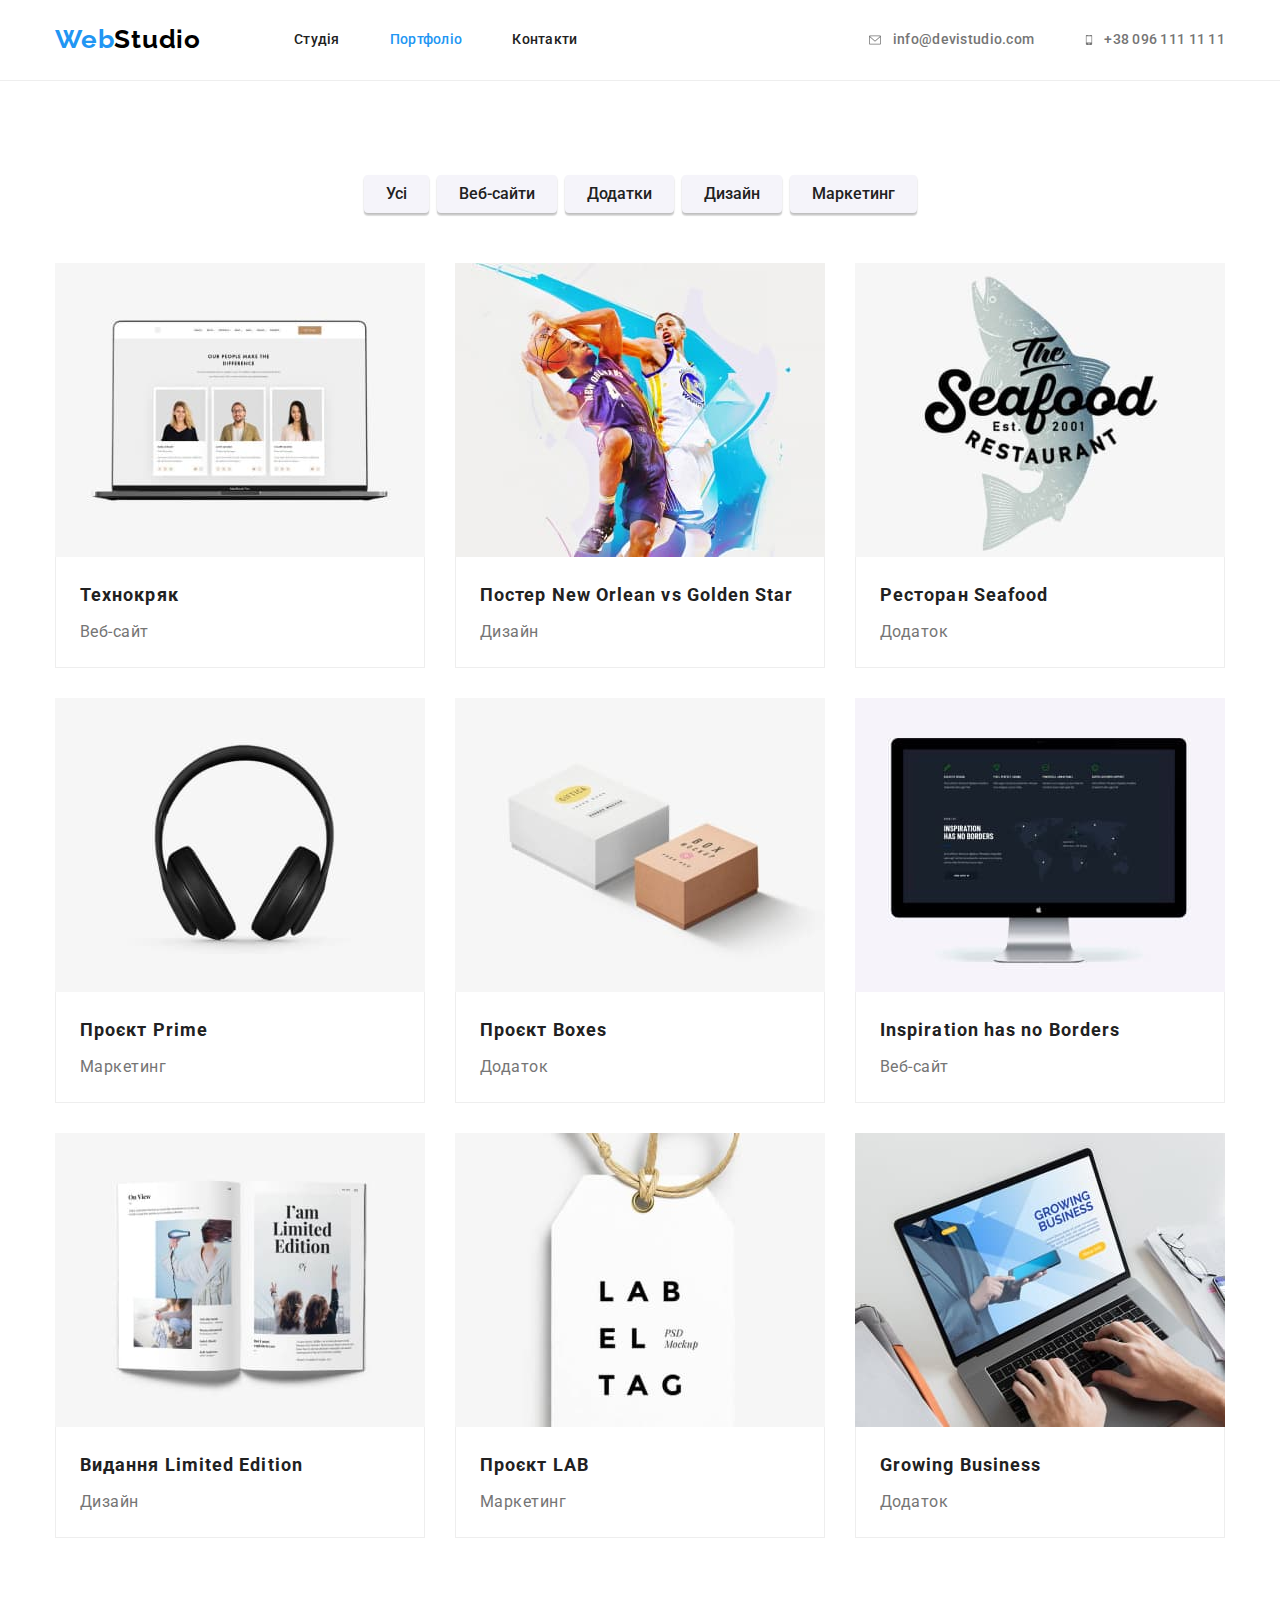
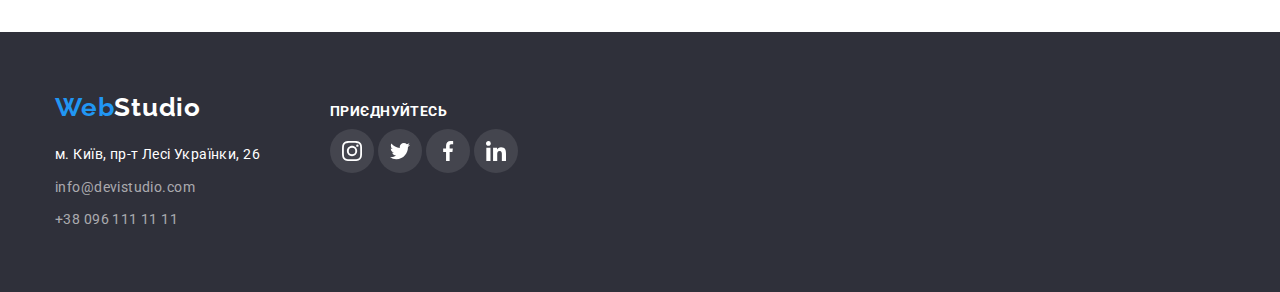
==== portfolio.html @ 88d04034 "1" ====
<!DOCTYPE html>
<html lang="uk">

<head>
  <meta charset="UTF-8" />
  <meta http-equiv="X-UA-Compatible" content="IE=edge" />
  <meta name="viewport" content="width=device-width, initial-scale=1.0" />
  <title>Document</title>


  <link rel="preconnect" href="https://fonts.googleapis.com" />
  <link rel="preconnect" href="https://fonts.gstatic.com" crossorigin />
  <link href="https://fonts.googleapis.com/css2?family=Raleway:wght@700&family=Roboto:wght@400;500;700;900&display=swap"
    rel="stylesheet" />

  <link rel="stylesheet" href="https://cdnjs.cloudflare.com/ajax/libs/modern-normalize/1.1.0/modern-normalize.css">

  <link rel="stylesheet" href="./css/styles.css" />

</head>

<body>
  <!-- верхня лінія -->
  <header class="header">

    <div class="main-nav container">

      <nav class="main-nav">
        <a href="./index.html" class="head-logo" lang="en">
          <span class="logo">Web</span>Studio</a>

        <ul class="site-nav list">
          <li class="item"><a href="./index.html" class="link">Студія</a></li>
          <li class="item"><a href="./portfolio.html" class="link current">Портфоліо</a></li>
          <li class="item"><a href="" class="link">Контакти</a></li>
        </ul>
      </nav>

        <ul class="adress-header">
          <li class="item">
            <a href="mailto:info@devistudio.com" class="nav-contact mail-icon">
              <svg width="16" height="12" class="fill-mail">
                <use href="./svg/symbol-defs.svg#icon-envelope"></use>
              </svg>info@devistudio.com</a>
          </li>
          <li class="item">
            <a href="tel:+380961111111" class="nav-contact mobile-icon">
              <svg width="10" height="16" class="fill-mobile">
                <use href="./svg/symbol-defs.svg#icon-mobile"></use>
              </svg>+38 096 111 11 11</a>
          </li>
        </ul>
    </div>
  </header>


    <main>
      <section class="section-pf-nav">
        <div class="container">
        <h1 class="visually-hidden">Портфоліо</h1>
        <ul class="block-pf-nav btn">
          <li><button type="button" class="portfolio-button">Усі</button></li>
          <li><button type="button" class="portfolio-button">Веб-сайти</button></li>
          <li><button type="button" class="portfolio-button">Додатки</button></li>
          <li><button type="button" class="portfolio-button">Дизайн</button></li>
          <li><button type="button" class="portfolio-button">Маркетинг</button></li>
        </ul>

        <ul class="block-job">
          <li class="bacg-job pf-flex">
          <a href="" class="pf-a">
            <img src="./images/prod1.jpg" alt="Технокряк" width="370" class="img-pf"/>
            <div class="job-type">
            <h2 class="job">Технокряк</h2>
            <p class="type">Веб-сайт</p>
            <!-- <p class="content">Ресурс пропонує комплексні пропозиції з різним рівнем функціоналу та сервісів. Все це дозволить відвідувачу отримати
            вичерпні відомості про компанію чи приватну особу.</p> -->
            </div>
          </a>
          </li>
          <li class="bacg-job pf-flex">
            <a href="" class="pf-a">
            <img src="./images/prod2.jpg" alt="Постер New Orlean vs Golden Star" width="370" class="img-pf" />
            <div class="job-type">
            <h2 class="job">Постер New Orlean vs Golden Star</h2>
            <p class="type">Дизайн</p>
            </div>
          </a>
          </li>
          <li class="bacg-job pf-flex">
            <a href="" class="pf-a">
            <img src="./images/prod3.jpg" alt="Ресторан Seafood" width="370" class="img-pf"/>
            <div class="job-type">
            <h2 class="job">Ресторан Seafood</h2>
            <p class="type">Додаток</p>
            </div>
          </a>
          </li>
          <li class="bacg-job pf-flex">
            <a href="" class="pf-a">
            <img src="./images/prod4.jpg" alt="Проєкт Prime" width="370" class="img-pf" />
            <div class="job-type">
            <h2 class="job">Проєкт Prime</h2>
            <p class="type">Маркетинг</p>
            </div>
          </a>
          </li>
          <li class="bacg-job pf-flex">
            <a href="" class="pf-a">
            <img src="./images/prod5.jpg" alt="Проєкт Boxes" width="370" class="img-pf"/>
            <div class="job-type">
            <h2 class="job">Проєкт Boxes</h2>
            <p class="type">Додаток</p>
            </div>
          </a>
          </li>
          <li class="bacg-job pf-flex">
            <a href="" class="pf-a">
            <img src="./images/prod6.jpg" alt="Inspiration has no Borders" width="370" class="img-pf"/>
            <div class="job-type">
            <h2 class="job">Inspiration has no Borders</h2>
            <p class="type">Веб-сайт</p>
            </div>
          </a>
          </li>
          <li class="bacg-job pf-flex">
            <a href="" class="pf-a">
            <img src="./images/prod7.jpg" alt="Видання Limited Edition" width="370" class="img-pf"/>
            <div class="job-type">
            <h2 class="job">Видання Limited Edition</h2>
            <p class="type">Дизайн</p>
            </div>
          </a>
          </li>
          <li class="bacg-job pf-flex">
            <a href="" class="pf-a">
            <img src="./images/prod8.jpg" alt="Проєкт LAB" width="370" class="img-pf"/>
            <div class="job-type">
            <h2 class="job">Проєкт LAB</h2>
            <p class="type">Маркетинг</p>
            </div>
          </a>
          </li>
          <li class="bacg-job pf-flex">
            <a href="" class="pf-a">
            <img src="./images/prod9.jpg" alt="Growing Business" width="370" class="img-pf"/>
            <div class="job-type">
            <h2 class="job">Growing Business</h2>
            <p class="type">Додаток</p>
          </div>
        </a>
          </li>
        </ul>
        </div>
      </section>
    </main>


  <!-- підвал -->
    <footer class="footer">
      <div class="container all-foot-container">
        <div class="foot-container">
          <a href="./index.html" class="foot-logo" lang="en">
            <span class="logo2">Web</span>Studio</a>
    
          <address class="adress-footer">
            <ul>
              <li class="footer-contacts">
                <a href="https://goo.gl/maps/aEMZoAk3HxBRNMkt7" target="“_blank”" rel="nofollow noreferrer noopener"
                  class="map">м. Київ, пр-т Лесі Українки, 26</a>
              </li>
              <li class="footer-contacts">
                <a href="mailto:info@devistudio.com" class="foot-nav-contact">info@devistudio.com</a>
              </li>
              <li class="footer-contacts">
                <a href="tel:+380961111111" class="foot-nav-contact">+38 096 111 11 11</a>
              </li>
            </ul>
          </address>
        </div>
    
        <div class="">
          <p class="link-p">приєднуйтесь</p>
          <ul class="sosial-link-foot">
            <li class="s-link-foot instagram">
              <a href="https://www.instagram.com/" target="“_blank”" rel="nofollow noreferrer noopener" class="icon-foot">
                <svg width="20" height="20" class="instagram-foot">
                  <use href="./svg/symbol-defs.svg#icon-instagram"></use>
                </svg>
              </a>
            </li>
            <li class="s-link-foot twitter">
              <a href="https://www.twitter.com/" target="“_blank”" rel="nofollow noreferrer noopener" class="icon-foot">
                <svg width="20" height="20" class="twitter-team">
                  <use href="./svg/symbol-defs.svg#icon-twitter"></use>
                </svg>
              </a>
            </li>
            <li class="s-link-foot facebook">
              <a href="https://www.facedook.com/" target="“_blank”" rel="nofollow noreferrer noopener" class="icon-foot">
                <svg width="20" height="20" class="facebook-team">
                  <use href="./svg/symbol-defs.svg#icon-facebook"></use>
                </svg>
              </a>
            </li>
            <li class="s-link-foot linkedin">
              <a href="https://www.linkedin.com/" target="“_blank”" rel="nofollow noreferrer noopener" class="icon-foot">
                <svg width="20" height="20" class="linkedin-team">
                  <use href="./svg/symbol-defs.svg#icon-linkedin"></use>
                </svg>
              </a>
            </li>
          </ul>
        </div>
      </div>
    </footer>
</body>

</html>
---- css/styles.css ----
/* main text color #212121 */
/* secondary text color #757575 */
/* logo color #2196F3  #FFFFFF */
/* bacground color #2F303A */
/* wite color #F5F5F5 */

:root {
  --primary-text-color: #212121;
  --secondary-text-color: #757575;
  --accent-color: #2196f3;
  --white-btn-color: #ffffff;
  --most-background-color: #f5f5f5;
  --dark-background-color: #f5f4fa;
  --black-color: #000;
  --border-pf: #eeeeee;
  --footer-bg-color: #2f303a;
  --hero-btn: #188ce8;
  --border-client: #afb1b8;
}

ul,
p {
  list-style: none;
  margin: 0;
  padding: 0;
}
a {
  text-decoration: none;
}

img {
  display: block;
  max-width: 100%;
  height: auto;
}
.visually-hidden {
  position: absolute;
  white-space: nowrap;
  width: 1px;
  height: 1px;
  overflow: hidden;
  border: 0;
  padding: 0;
  clip: rect(0, 0, 0, 0);
  clip-path: inset(50%);
  margin: -1px;
}

/* * {
  outline: 1px solid green;
} */

body {
  background-color: #ffffff;
  /* var(--most-background-color); */
  color: var(--primary-text-color);
  font-family: "Roboto", sans-serif;
}
.container {
  width: 1200px;
  margin-left: auto;
  margin-right: auto;
  padding-left: 15px;
  padding-right: 15px;
}





/* верхня лінія */
.header {
  background: var(--white-btn-color);
  border-bottom: 1px solid var(--border-pf);
}
.head-logo {
  /* margin: 0; */
  margin-right: 93px;
  padding-top: 24px;
  padding-bottom: 25px;

  color: var(--black-color);
  font-family: "Raleway", sans-serif;
  font-weight: 700;
  font-size: 26px;
  line-height: 1.19;
  letter-spacing: 0.03em;
}

.logo {
  color: var(--accent-color);
  font-family: "Raleway", sans-serif;
  /* padding-top: 24px;
  padding-bottom: 25px; */
}










/* navigation */

.main-nav {
  display: flex;
  align-items: center;
  /* padding: 0; */
}
.site-nav {
  display: flex;
}

.site-nav .item:not(:last-child) {
  margin-right: 50px;
}

.site-nav .link {
  display: block;
  /* margin: 0; */
  padding-top: 32px;
  padding-bottom: 32px;

  color: var(--primary-text-color);
  font-weight: 500;
  font-size: 14px;
  line-height: 1.14;
  letter-spacing: 0.02em;
}

.site-nav .link:hover,
.site-nav .link:focus,
.site-nav .link.current,
.nav-contact:hover,
.nav-contact:focus,
.map:focus,
.map:hover,
.foot-nav-contact:hover,
.foot-nav-contact:focus {
  color: var(--accent-color);
}

.nav-contact {
  display: block;
  /* display: flex;
  margin: 0;
  padding: 0; */
  padding-top: 32px;
  padding-bottom: 32px;
  /* min-width: 122px; */

  color: var(--secondary-text-color);
  font-weight: 500;
  font-size: 14px;
  line-height: 1.14;
  letter-spacing: 0.02em;
}

.adress-header {
  display: flex;
  margin-left: auto;
}

.adress-header .item + .item {
  margin-left: 50px;
  /* padding-right: 15px; */
}

.button {
  display: inline-block;
  border: 1px solid transparent;
  border-radius: 4px;
  text-align: center;
}

.mail-icon,
.mobile-icon {
  display: flex;
  align-items: center;
  gap: 10px;
}

.fill-mail,
.fill-mobile {
  fill: var(--secondary-text-color);
}

.nav-contact:focus .fill-mail,
.nav-contact:hover .fill-mail,
.nav-contact:hover .fill-mobile,
.nav-contact:focus .fill-mobile {
  fill: var(--accent-color);
}










/* hero */
.hero {
  padding: 200px 0;
  background-color: var(--footer-bg-color);
  background-image: linear-gradient(
      rgba(47, 48, 58, 0.4),
      rgba(47, 48, 58, 0.4)
    ),
    url(../images/fon.jpg);
  text-align: center;
  width: 1600px;
  margin: auto;
}

.hero-description {
  max-width: 696px;
  margin: 0 auto 30px;

  color: var(--white-btn-color);
  /* background: var(--footer-bg-color); */
  text-transform: uppercase;
  font-weight: 900;
  font-size: 44px;
  line-height: 1.36;
}

.hero-button {
  display: inline-block;
  padding: 10px 32px;
  border: none;
  color: var(--white-btn-color);
  background: var(--accent-color);
  font-weight: 700;
  font-size: 16px;
  line-height: 1.87;
  cursor: pointer;
  font-family: "Roboto", sans-serif;
  width: 216px;
}

.hero-button:hover,
.hero-button:focus {
  background: var(--hero-btn);
  box-shadow: 0px 4px 4px rgba(0, 0, 0, 0.15);
  border-radius: 4px;
}

/* section */
.section,
.name,
.spesiality-title {
  color: var(--primary-text-color);
  margin: 0;
  padding: 0;
}

.section {
  font-weight: 700;
  font-size: 36px;
  line-height: 1.16;
  text-align: center;
  letter-spacing: 0.03em;

  /* background-color: var(--most-background-color); */
}

.name-descript,
.spesiality-detail {
  color: var(--secondary-text-color);
}













/* особливості */
.spesiality {
  padding: 94px 0;
}

.spesiality-ul {
  /* display: inline-block; */
  display: flex;
  flex-wrap: wrap;
  /* margin-right: -30px; */
}

.spesiality-li {
  flex-basis: calc((100% - 3 * 30px) / 4);
  text-align: left;
}
.spesiality-li:not(:last-child) {
  margin-right: 30px;
}

/* .spesiality-li::before{
  display: block;
  content: "";
  height: 120px;
  background-size: contain;
  background-repeat: no-repeat;
  background-position: center;
  background: #F5F4FA;
  border-radius: 4px;
  margin-bottom: 30px;

} */
.icon-spesiality {
  flex-basis: calc((100% - 3 * 30px) / 4);
  width: 270px;
  height: 120px;
  border-radius: 4px;
  background: #f5f4fa;
  margin-bottom: 30px;
  /* width: 100%;
          height: 100%; */
  display: flex;
  justify-content: center;
  align-items: center;
}
/* .spesiality-ul .icon-antena::before{
  background-image: url("../svg/antenna\ 1.svg");
  background-repeat: no-repeat;
  background-position: center;
}

.spesiality-ul .icon-clock::before {
  background-image: url("../svg/clock\ 1.svg");
  background-repeat: no-repeat;
  background-position: center;
}

.spesiality-ul .icon-diagram::before {
  background-image: url("../svg/diagram\ 1.svg");
  background-repeat: no-repeat;
  background-position: center;
}

.spesiality-ul .icon-austronaut::before {
  background-image: url("../svg/astronaut\ 1.svg");
  background-repeat: no-repeat;
  background-position: center;
} */

.spesiality-title {
  margin-bottom: 10px;
  font-weight: 700;
  font-size: 14px;
  line-height: 1.14;
  letter-spacing: 0.03em;
  text-transform: uppercase;
}

.spesiality-detail {
  font-weight: 400;
  font-size: 14px;
  line-height: 1.71;
  letter-spacing: 0.03em;
}














/* чим ми займаємось*/
.block-to-do {
  display: flex;
  flex-wrap: wrap;
}
.to-do-section {
  padding-bottom: 94px;
}
.to-do {
  /* padding-bottom: 50px; */
  margin-bottom: 50px;
}

.to-do-img:not(:last-child) {
  margin-right: 30px;
}

/* .to-do-img{
  display: block;
  max-width: 100%;
  height: auto;
} */














/* наша команда */
.block-team {
  display: flex;
  flex-wrap: wrap;
}
.team {
  margin-bottom: 50px;
  /* padding-top: 94px; */
}
.team-bacg-color {
  background-color: var(--dark-background-color);
  padding: 94px 0;
}
.fon-team {
  background-color: var(--white-btn-color);
}

.team-root {
  flex-basis: calc((100% - 3 * 30px) / 4);
  /* padding-bottom: 94px; */
}

.fon-team:not(:last-child) {
  margin-right: 30px;
}
.name {
  /* padding-top: 30px; */
  margin-bottom: 10px;
  font-weight: 500;
  font-size: 16px;
  line-height: 19px;
  text-align: center;
  letter-spacing: 0.03em;
}

.name-descript {
  /* padding-bottom: 30px; */
  margin-bottom: 16px;
  font-weight: 400;
  font-size: 16px;
  line-height: 1.18;
  text-align: center;
  letter-spacing: 0.03em;
}

.div-team {
  padding-top: 30px;
  padding-bottom: 30px;
  text-align: center;
}

.div-team .text {
  color: #afb1b8;
}


.icon-team {
  fill: #afb1b8;
  width: 100%;
  height: 100%;
  display: flex;
  justify-content: center;
  align-items: center;
  border-radius: 50px;
}
.s-link {
  display: inline-block;
  /* margin-top: 16px; */
  height: 44px;
  width: 44px;
  border-radius: 50px;
}

.icon-team:focus,
.icon-team:hover{
  background-color: var(--accent-color);
}


.icon-team:hover .linkedin-team,
.icon-team:focus .linkedin-team,
.icon-team:hover .twitter-team,
.icon-team:focus .twitter-team,
.icon-team:hover .instagram-team,
.icon-team:focus .instagram-team,
.icon-team:hover .facebook-team,
.icon-team:focus .facebook-team {
  fill: #ffffff;

}

/* .s-link:hover,
.s-link:focus'{
  background-color: var(--accent-color);
} */


















/* client */

.client-bacg-color {
  /* background-color: var(--most-background-color); */
  background-color: white;
  padding: 94px 0;
}

.block-client {
  display: flex;
  flex-wrap: wrap;
}
.client {
  margin-bottom: 50px;
}

.icon-client {
  fill: #afb1b8;
  width: 100%;
  height: 100%;
  display: flex;
  align-items: center;
  justify-content: center;
}

.client-root {
  flex-basis: calc((100% - 5 * 30px) / 6);
  width: 170px;
  height: 92px;
  
  /* align-items: center;
  display: flex;
  justify-content: center; */
}

.fon-client:not(:last-child) {
  margin-right: 30px;
}

.icon-client{
  border: 1px solid var(--border-client);
  border-radius: 4px;
}

.icon-client:hover,
.icon-client:focus{
    border: 1px solid var(--accent-color);
  border-radius: 4px;
}


.icon-client:hover .group,
.icon-client:focus .group {

  fill: var(--accent-color);
}













/* підвал */
.footer {
  padding: 60px 0;
  background-color: var(--footer-bg-color);
  font-style: normal;
}

.adress-footer {
  background-color: var(--footer-bg-color);
  font-style: normal;
}
.foot-container {
  margin-right: 70px;
}
.foot-logo {
  /* padding-top: 60px; */
  display: inline-block;
  margin-bottom: 20px;
  color: var(--white-btn-color);
  font-family: "Raleway", sans-serif;
  font-weight: 700;
  font-size: 26px;
  line-height: 1.19;
  letter-spacing: 0.03em;
}

.logo2 {
  color: var(--accent-color);
  font-family: "Raleway", sans-serif;
}

.map {
  color: var(--white-btn-color);
  font-weight: 400;
  font-size: 14px;
  line-height: 1.71;
  letter-spacing: 0.03em;
}
.foot-nav-contact {
  font-weight: 400;
  font-size: 14px;
  line-height: 1.71;
  letter-spacing: 0.03em;

  color: rgba(255, 255, 255, 0.6);
}

.footer-contacts:not(:last-child) {
  margin-bottom: 9px;
}






/* приєднуйтесь */

.sosial-link-foot {
  /* display: flex; */
  flex-wrap: wrap;
}

.link-p {
  font-family: "Roboto";
  font-style: normal;
  font-weight: 700;
  font-size: 14px;
  line-height: 16px;
  letter-spacing: 0.03em;
  text-transform: uppercase;
  margin-bottom: 10px;
  color: var(--white-btn-color);
}
.all-foot-container {
  display: flex;
  align-items: baseline;
}


.icon-foot {
  fill: #ffffff;
  width: 100%;
  height: 100%;
  display: flex;
  justify-content: center;
  align-items: center;
  border-radius: 50px;
}
.s-link-foot {
  display: inline-block;
  height: 44px;
  width: 44px;
  border-radius: 50px;
  background: rgba(255, 255, 255, 0.1);
}

/* .instagram-foot{
  background: rgba(255, 255, 255, 0.1);
  background-image: url(../svg/instagram\ 2.svg);
  background-size: 20px;
  background-repeat: no-repeat;
  background-position: center;
}

.twitter{
    background: var(--accent-color);
      background-image: url(../svg/twitter\ 1.svg);
      background-size: 20px;
      background-repeat: no-repeat;
      background-position: center;
}

.facebook{
    background: rgba(255, 255, 255, 0.1);
    background-image: url(../svg/facebook\ 1.svg);
    background-size: 20px;
    background-repeat: no-repeat;
    background-position: center;
  }

  .linkedin{
    fill: rgba(255, 255, 255, 0.1);
    /* background: rgba(255, 255, 255, 0.1);
    background-image: url(../svg/linkedin\ 1.svg);
    background-size: 20px;
    background-repeat: no-repeat;
    background-position: center; */

.s-link:not(:last-child) {
  margin-right: 10px;
}

.icon-foot:hover,
.icon-foot:focus {
  background: var(--accent-color);

}

.icon-foot:hover .linkedin-team,
.icon-foot:focus .linkedin-team,
.icon-foot:hover .twitter-team,
.icon-foot:focus .twitter-team,
.icon-foot:hover .instagram-team,
.icon-foot:focus .instagram-team,
.icon-foot:hover .facebook-team,
.icon-foot:focus .facebook-team {
  background-color: var(--accent-color);
}



















/* portfolio */

.section-pf-nav {
  padding: 94px 0;
}

.block-pf-nav {
  justify-content: center;
  display: flex;
  flex-wrap: wrap;
}
.block-job {
  /* display: block; */
  display: flex;
  flex-wrap: wrap;
  gap: 30px;
  /* margin-right: -30px;
  margin-bottom: -30px; */
}
.btn {
  margin-bottom: 50px;
  gap: 8px;
}

.portfolio-button {
  border: none;
  border-radius: 4px;
  padding: 6px 22px;
  text-align: center;
  /* margin-top: 126px; */
  /* margin-right: 8px;
  margin-bottom: 50px; */

  color: var(--primary-text-color);
  background: var(--dark-background-color);
  font-weight: 500;
  font-size: 16px;
  line-height: 1.62;
  cursor: pointer;
  font-family: "Roboto", sans-serif;
  box-shadow: 0px 3px 1px rgba(0, 0, 0, 0.1), 0px 1px 2px rgba(0, 0, 0, 0.08),
    0px 2px 2px rgba(0, 0, 0, 0.12);
}

.portfolio-button:last-child {
  margin-right: 0;
}

.portfolio-button:hover,
.portfolio-button:focus {
  color: var(--white-btn-color);
  background-color: var(--accent-color);
}

.block-job .pf-flex {
  /* flex-basis: calc(100% / 3 - 30px);
  margin-right: 30px;
  margin-bottom: 30px; */
}

.pf-flex:nth-of-type(3n) {
  margin-right: 0px;
}

/* .block .pf-flex:not(:nth-child(3n)) {
  margin-right: 30px;
} */

/* .block-job .pf-flex:nth-last-child(-n + 3) {
  margin-bottom: 0;
} */

.pf-a:hover,
.pf-a:focus {
  display: block;
  box-shadow: 0px 1px 1px rgba(0, 0, 0, 0.12), 0px 4px 4px rgba(0, 0, 0, 0.06),
    1px 4px 6px rgba(0, 0, 0, 0.16);
}

.img-pf {
  display: block;
  width: 100%;
  height: auto;
}

.job {
  margin-top: 0;
  margin-bottom: 4px;
  color: var(--primary-text-color);
  font-weight: 700;
  font-size: 18px;
  line-height: 2;
  letter-spacing: 0.06em;
}

.type {
  color: var(--secondary-text-color);
  font-weight: 400;
  font-size: 16px;
  line-height: 1.87;
  /* identical to box height, or 188% */
  letter-spacing: 0.03em;
}

.job-type {
  padding: 20px 24px;
  border-right: 1px solid var(--border-pf);
  border-left: 1px solid var(--border-pf);
  border-bottom: 1px solid var(--border-pf);
}
.bacg-job {
  background: var(--white-btn-color);
  /* border: 1px solid #eeeeee; */
}
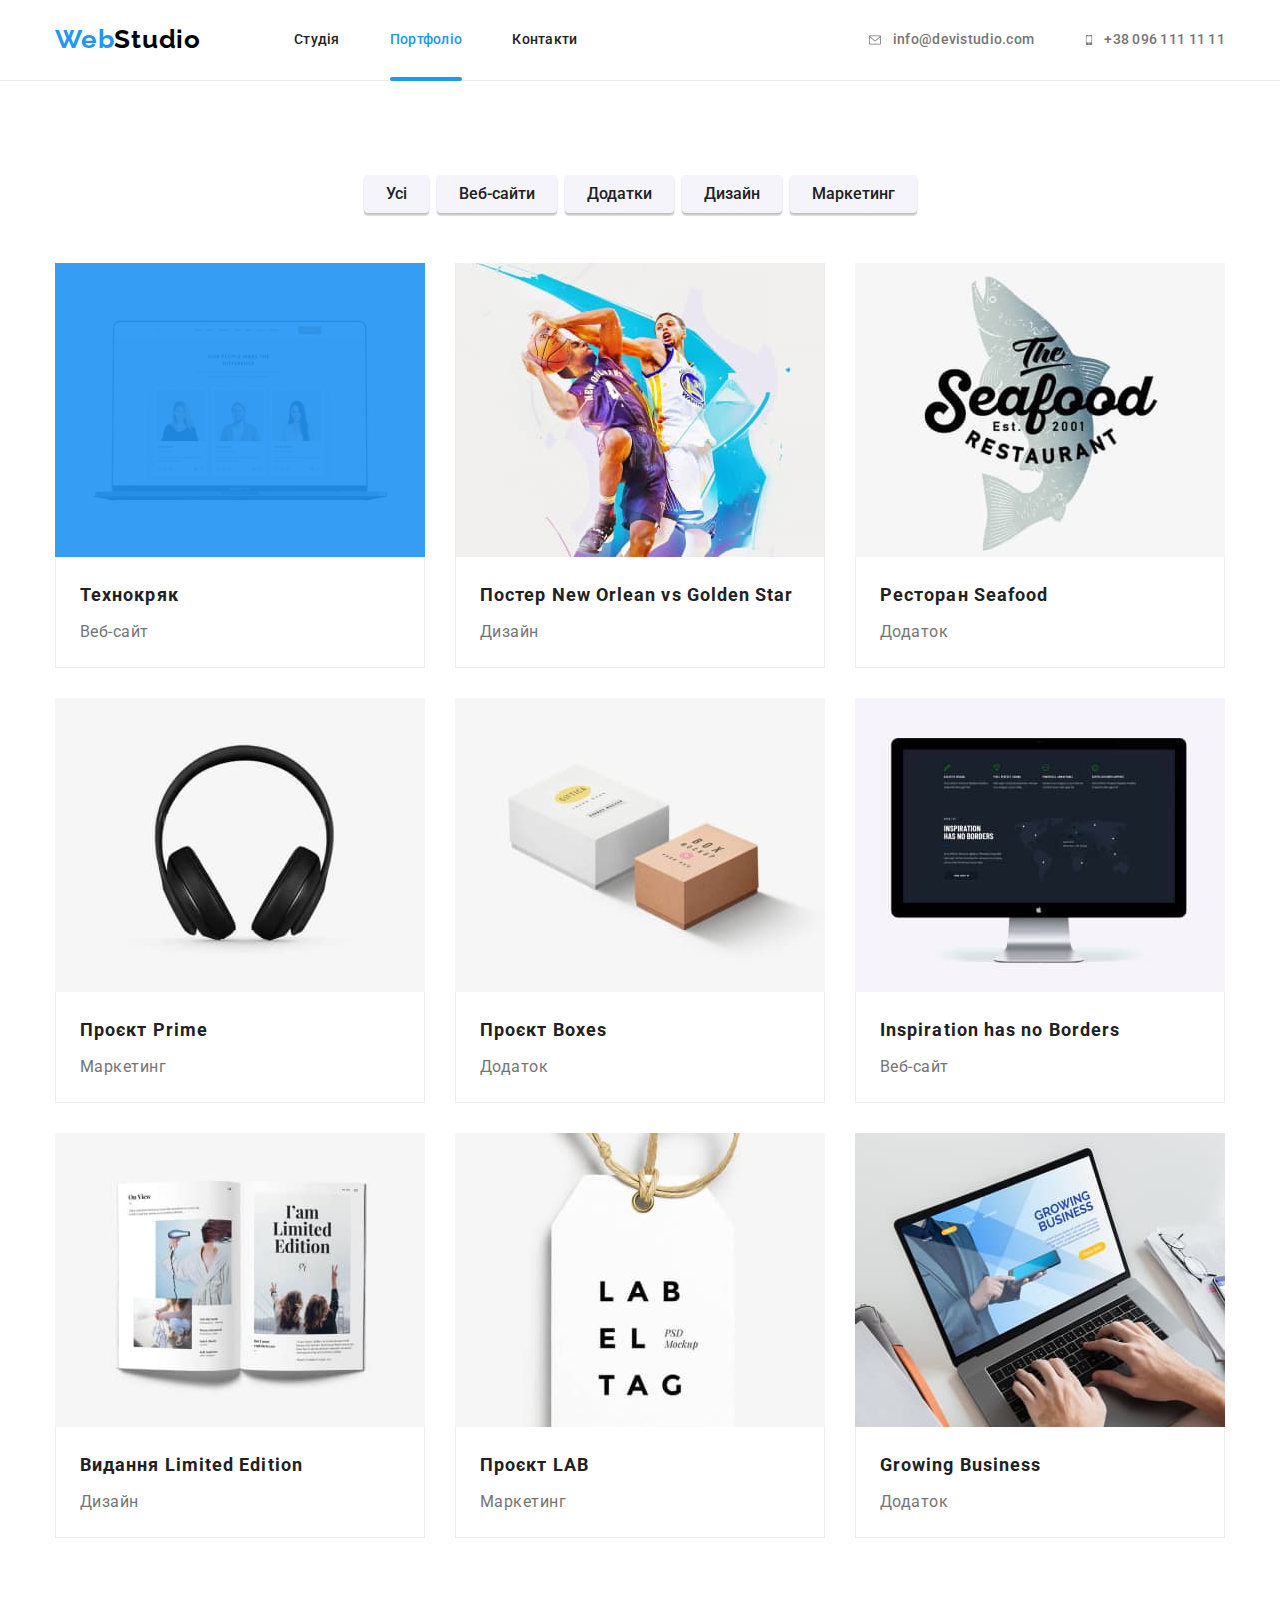
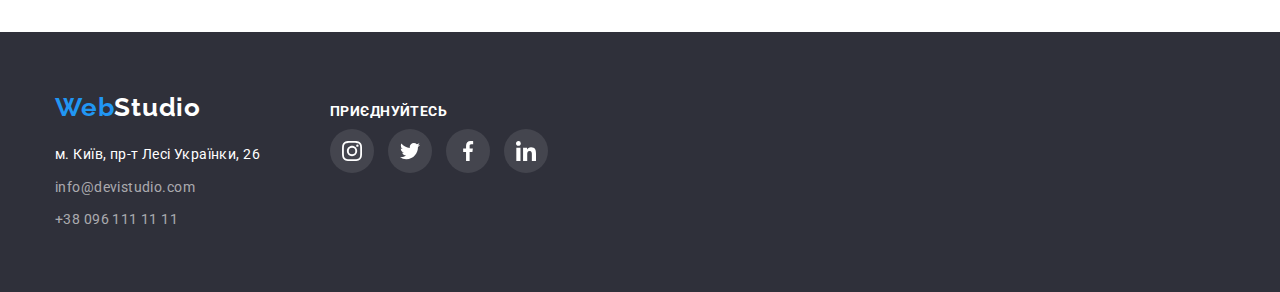
==== commit a6b11fb7: "2" ====
--- a/portfolio.html
+++ b/portfolio.html
@@ -69,12 +69,17 @@
         <ul class="block-job">
           <li class="bacg-job pf-flex">
           <a href="" class="pf-a">
-            <img src="./images/prod1.jpg" alt="Технокряк" width="370" class="img-pf"/>
+            <div class="relative">
+            <div class="product-thumb">
+              <img src="./images/prod1.jpg" alt="Технокряк" width="370" class="img-pf"/></div>
+              
+            <p class="content">Ресурс пропонує комплексні пропозиції з різним рівнем функціоналу та сервісів. Все це дозволить відвідувачу отримати
+            вичерпні відомості про компанію чи приватну особу.</p>
+             </div>
+          
             <div class="job-type">
             <h2 class="job">Технокряк</h2>
             <p class="type">Веб-сайт</p>
-            <!-- <p class="content">Ресурс пропонує комплексні пропозиції з різним рівнем функціоналу та сервісів. Все це дозволить відвідувачу отримати
-            вичерпні відомості про компанію чи приватну особу.</p> -->
             </div>
           </a>
           </li>
--- a/css/styles.css
+++ b/css/styles.css
@@ -143,6 +143,23 @@
   color: var(--accent-color);
 }
 
+.site-nav .current{
+  position: relative;
+  display: block;
+  color: var(--accent-color);
+}
+
+.item .current::after{
+  position: absolute;
+  bottom: -1px;
+  display: block;
+  content: "";
+  width: 100%;
+  height: 4px;
+  background-color: var(--accent-color);
+  border-radius: 2px;
+}
+
 .nav-contact {
   display: block;
   /* display: flex;
@@ -251,6 +268,48 @@
   border-radius: 4px;
 }
 
+.backdrop.is-hidden {
+  visibility: hidden;
+  opacity: 0;
+  pointer-events: none;
+}
+
+.backdrop {
+
+  position: fixed;
+  top: 50%;
+  left: 50%;
+  transform: translate(-50%, -50%);
+  width: 528px;
+  height: 581px;
+  background-color: var(--white-btn-color);
+  outline: 3px solid olivedrab;
+  opacity: 1;
+  visibility: visible;
+  transition: opacity 250ms cubic-bezier(0.4, 0, 0.2, 1), visibility: 250ms ubic-bezier(0.4, 0, 0.2, 1);
+}
+
+.backdrop.is-hidden.modal{
+  opacity: 0;
+  pointer-events: none;
+}
+
+.modal{
+  position: absolute;
+  
+}
+
+.close{
+  border: 1px solid var(--border-client);
+    border-radius: 50px;
+  height: 30px;
+  width: 30px;
+  top: 0;
+  right: 0;
+}
+
+
+
 /* section */
 .section,
 .name,
@@ -402,12 +461,27 @@
   margin-right: 30px;
 }
 
-/* .to-do-img{
-  display: block;
-  max-width: 100%;
-  height: auto;
-} */
-
+.to-do-img{
+  position: relative;
+  display: flex;
+  justify-content: center;
+  align-items: flex-end;
+}
+
+.to-do-img .link-p{
+  margin-bottom: 0;
+
+}
+.to-do-fon{
+  width: 370px;
+  height: 70px;
+  position: absolute;
+    /* left: 50%;
+  top: 50%;
+  transform: translate(-20%, -20%); */
+  background-color: #2F303A;
+  opacity: 0.8;
+}
 
 
 
@@ -591,7 +665,9 @@
   fill: var(--accent-color);
 }
 
-
+.s-link:not(:last-child) {
+  margin-right: 10px;
+}
 
 
 
@@ -732,7 +808,7 @@
     background-repeat: no-repeat;
     background-position: center; */
 
-.s-link:not(:last-child) {
+.s-link-foot:not(:last-child) {
   margin-right: 10px;
 }
 
@@ -755,15 +831,66 @@
 
 
 
-
-
-
-
-
-
-
-
-
+.add-container{
+  margin-right: 93px;
+}
+
+
+
+/* підпишись */
+
+.distribution-foot{
+  display: flex;
+  flex-wrap: wrap;
+}
+
+.distribution-li{
+  display: flex;
+  flex-wrap: wrap;
+}
+
+.E-mail{
+  display: flex;
+    align-items: center;
+    letter-spacing: 0.03em;
+    width: 358px;
+      height: 50px;
+  
+    color: rgba(255, 255, 255, 0.6);
+  background-color: var(--footer-bg-color) ;
+  border: 1px solid rgba(255, 255, 255, 0.3);
+    filter: drop-shadow(0px 4px 4px rgba(0, 0, 0, 0.15));
+    border-radius: 4px;
+}
+
+.sign{
+  display: flex;
+    align-items: center;
+    text-align: center;
+      justify-content: center;
+      gap: 10px;
+  
+    color: #FFFFFF;
+  width: 200px;
+    height: 50px;
+    font-family: 'Roboto';
+      font-style: normal;
+      font-weight: 700;
+      font-size: 16px;
+      line-height: 30px;
+    background: #2196F3;
+    border: 1px solid #2196F3;
+      /* box-shadow: 0px 4px 4px rgba(0, 0, 0, 0.15); */
+      border-radius: 4px;
+}
+
+.distribution-li:not(:last-child) {
+  margin-right: 10px;
+}
+
+.foot-buton{
+  color: white;
+}
 
 
 
@@ -885,3 +1012,48 @@
   background: var(--white-btn-color);
   /* border: 1px solid #eeeeee; */
 }
+
+
+
+
+.relative{
+  position: relative;
+}
+
+.product-thumb::before{
+  display: inline-block;
+  position: absolute;
+  content: "";
+  /* top: 0;
+  left: 0; */
+  width: 100%;
+  height: 100%;
+  background-color: rgba(32, 148, 243, 0.9);
+  visibility: visible;
+  /* transition: opacity 250ms cubic-bezier(0.4, 0, 0.2, 1), visibility: 250ms ubic-bezier(0.4, 0, 0.2, 1);
+opacity: 0; */
+}
+
+.product-thumb:hover::before{
+  opacity: 1;
+}
+.content{
+ 
+  font-size: 18px;
+    line-height: 1.56;
+    letter-spacing: 0.03em;
+    color: white;
+  position: absolute;
+  top: 50%;
+  left: 50%;
+  transform: translate(-50%, -50%);
+  width: 322px;
+  height: 168px;
+  display:flex;
+  align-items: center;
+  text-align: center;
+  opacity: 0;
+}
+.relative:hover .content{
+  opacity: 1;
+}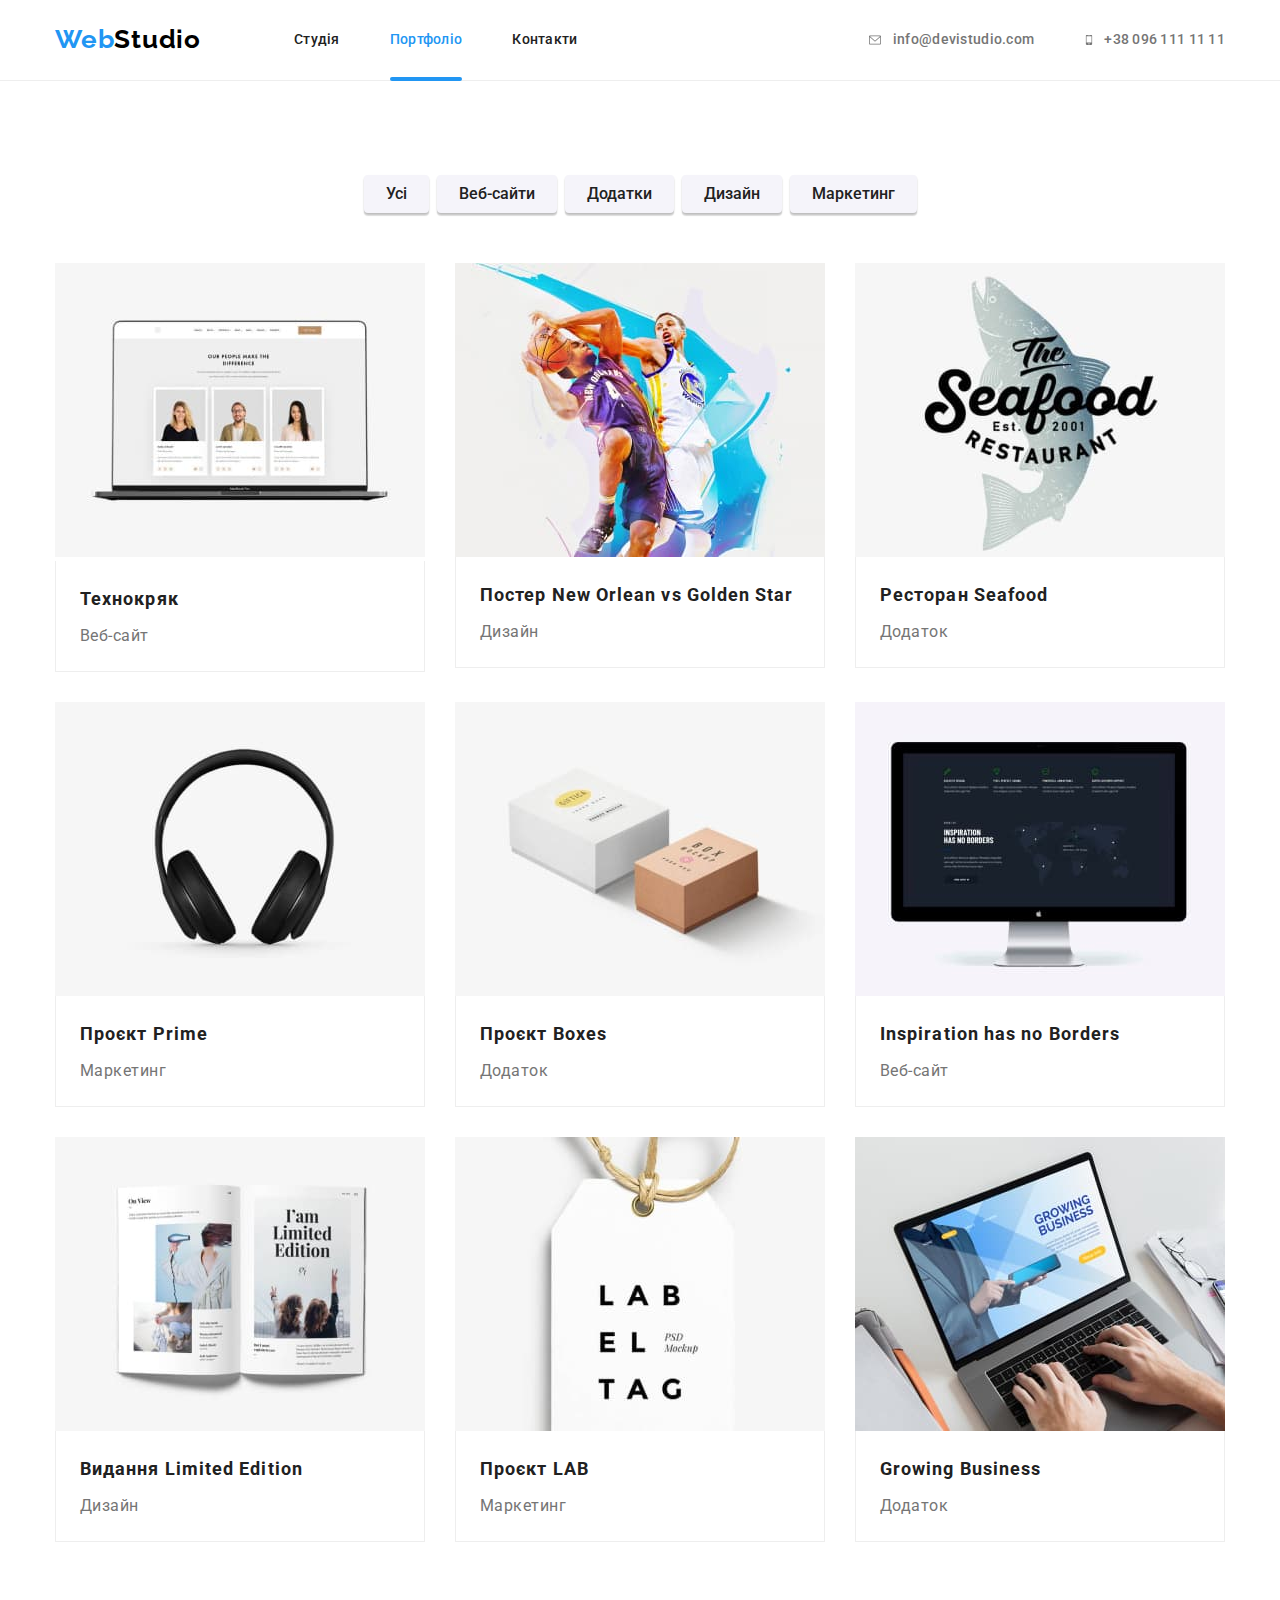
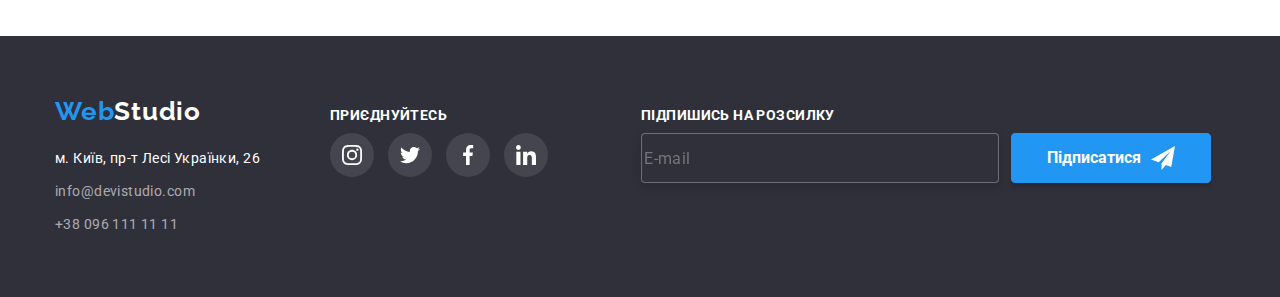
==== commit faa7bc71: "3" ====
--- a/portfolio.html
+++ b/portfolio.html
@@ -69,10 +69,8 @@
         <ul class="block-job">
           <li class="bacg-job pf-flex">
           <a href="" class="pf-a">
-            <div class="relative">
             <div class="product-thumb">
-              <img src="./images/prod1.jpg" alt="Технокряк" width="370" class="img-pf"/></div>
-              
+            <img src="./images/prod1.jpg" alt="Технокряк" width="370" class="img-pf"/>
             <p class="content">Ресурс пропонує комплексні пропозиції з різним рівнем функціоналу та сервісів. Все це дозволить відвідувачу отримати
             вичерпні відомості про компанію чи приватну особу.</p>
              </div>
@@ -83,6 +81,10 @@
             </div>
           </a>
           </li>
+
+
+
+
           <li class="bacg-job pf-flex">
             <a href="" class="pf-a">
             <img src="./images/prod2.jpg" alt="Постер New Orlean vs Golden Star" width="370" class="img-pf" />
@@ -162,6 +164,7 @@
 
 
   <!-- підвал -->
+    <!-- підвал -->
     <footer class="footer">
       <div class="container all-foot-container">
         <div class="foot-container">
@@ -184,12 +187,12 @@
           </address>
         </div>
     
-        <div class="">
+        <div class="add-container">
           <p class="link-p">приєднуйтесь</p>
           <ul class="sosial-link-foot">
             <li class="s-link-foot instagram">
               <a href="https://www.instagram.com/" target="“_blank”" rel="nofollow noreferrer noopener" class="icon-foot">
-                <svg width="20" height="20" class="instagram-foot">
+                <svg width="20" height="20" class="instagram-team">
                   <use href="./svg/symbol-defs.svg#icon-instagram"></use>
                 </svg>
               </a>
@@ -217,11 +220,30 @@
             </li>
           </ul>
         </div>
+    
+        <div class="distribution-container">
+          <p class="link-p">підпишись на розсилку</p>
+          <ul class="distribution-foot">
+            <li class="distribution-li">
+              <form class="wrap">
+                <label>
+                  <input type="email" name="email" placeholder="E-mail" class="E-mail" />
+                </label>
+                <button type="submit" class="sign"><a href="#" target="“_blank”" rel="nofollow noreferrer noopener"
+                    class="foot-buton">Підписатися</a>
+                  <svg width="24" height="24" class="icon-send">
+                    <use href="./svg/symbol-defs.svg#icon-send"></use>
+                  </svg></button>
+              </form>
+            </li>
+          </ul>
+        </div>
       </div>
     </footer>
-</body>
-
-</html>
+    <script src="./js/modal.js"></script>
+    </body>
+    
+    </html>
 
 
 
--- a/css/styles.css
+++ b/css/styles.css
@@ -129,6 +129,7 @@
   font-size: 14px;
   line-height: 1.14;
   letter-spacing: 0.02em;
+  transition: color 250ms cubic-bezier(0.4, 0, 0.2, 1);
 }
 
 .site-nav .link:hover,
@@ -174,6 +175,8 @@
   font-size: 14px;
   line-height: 1.14;
   letter-spacing: 0.02em;
+  transition: color 250ms cubic-bezier(0.4, 0, 0.2, 1);
+  
 }
 
 .adress-header {
@@ -257,8 +260,10 @@
   font-size: 16px;
   line-height: 1.87;
   cursor: pointer;
+  border-radius: 4px;
   font-family: "Roboto", sans-serif;
   width: 216px;
+  transition: background-color 250ms cubic-bezier(0.4, 0, 0.2, 1);
 }
 
 .hero-button:hover,
@@ -283,10 +288,14 @@
   width: 528px;
   height: 581px;
   background-color: var(--white-btn-color);
-  outline: 3px solid olivedrab;
+  /* outline: 3px solid olivedrab; */
+   background: #FFFFFF;
+    box-shadow: 0px 1px 3px rgba(0, 0, 0, 0.12), 0px 1px 1px rgba(0, 0, 0, 0.14), 0px 2px 1px rgba(0, 0, 0, 0.2);
+    border-radius: 4px;
+  
   opacity: 1;
   visibility: visible;
-  transition: opacity 250ms cubic-bezier(0.4, 0, 0.2, 1), visibility: 250ms ubic-bezier(0.4, 0, 0.2, 1);
+  /* transition: opacity 250ms cubic-bezier(0.4, 0, 0.2, 1), visibility: 250ms ubic-bezier(0.4, 0, 0.2, 1); */
 }
 
 .backdrop.is-hidden.modal{
@@ -295,17 +304,18 @@
 }
 
 .modal{
+  position: relative;
+ 
+}
+
+.close{
   position: absolute;
-  
-}
-
-.close{
   border: 1px solid var(--border-client);
     border-radius: 50px;
   height: 30px;
   width: 30px;
-  top: 0;
-  right: 0;
+  top: 8px;
+  right: 8px;
 }
 
 
@@ -483,6 +493,11 @@
   opacity: 0.8;
 }
 
+.text-todo{
+  display: flex;
+  align-items: center;
+  justify-content: center;
+}
 
 
 
@@ -559,7 +574,9 @@
   justify-content: center;
   align-items: center;
   border-radius: 50px;
-}
+  transition: background-color 250ms cubic-bezier(0.4, 0, 0.2, 1);
+}
+
 .s-link {
   display: inline-block;
   /* margin-top: 16px; */
@@ -650,6 +667,7 @@
 .icon-client{
   border: 1px solid var(--border-client);
   border-radius: 4px;
+  transition: fill 250ms cubic-bezier(0.4, 0, 0.2, 1);
 }
 
 .icon-client:hover,
@@ -716,6 +734,7 @@
   font-size: 14px;
   line-height: 1.71;
   letter-spacing: 0.03em;
+  transition: color 250ms cubic-bezier(0.4, 0, 0.2, 1);
 }
 .foot-nav-contact {
   font-weight: 400;
@@ -724,6 +743,7 @@
   letter-spacing: 0.03em;
 
   color: rgba(255, 255, 255, 0.6);
+  transition: color 250ms cubic-bezier(0.4, 0, 0.2, 1);
 }
 
 .footer-contacts:not(:last-child) {
@@ -767,6 +787,8 @@
   justify-content: center;
   align-items: center;
   border-radius: 50px;
+  transition: background-color 250ms cubic-bezier(0.4, 0, 0.2, 1),
+    background 250ms cubic-bezier(0.4, 0, 0.2, 1);
 }
 .s-link-foot {
   display: inline-block;
@@ -851,36 +873,36 @@
 
 .E-mail{
   display: flex;
-    align-items: center;
-    letter-spacing: 0.03em;
-    width: 358px;
-      height: 50px;
+  align-items: center;
+  letter-spacing: 0.03em;
+  width: 358px;
+  height: 50px;
   
-    color: rgba(255, 255, 255, 0.6);
+  color: rgba(255, 255, 255, 0.6);
   background-color: var(--footer-bg-color) ;
   border: 1px solid rgba(255, 255, 255, 0.3);
-    filter: drop-shadow(0px 4px 4px rgba(0, 0, 0, 0.15));
-    border-radius: 4px;
+  filter: drop-shadow(0px 4px 4px rgba(0, 0, 0, 0.15));
+  border-radius: 4px;
 }
 
 .sign{
   display: flex;
-    align-items: center;
-    text-align: center;
-      justify-content: center;
-      gap: 10px;
+  align-items: center;
+  text-align: center;
+  justify-content: center;
+  gap: 10px;
   
-    color: #FFFFFF;
+  color: #FFFFFF;
   width: 200px;
-    height: 50px;
-    font-family: 'Roboto';
-      font-style: normal;
-      font-weight: 700;
-      font-size: 16px;
-      line-height: 30px;
+  height: 50px;
+  font-family: 'Roboto';
+  font-style: normal;
+  font-weight: 700;
+  font-size: 16px;
+  line-height: 30px;
     background: #2196F3;
     border: 1px solid #2196F3;
-      /* box-shadow: 0px 4px 4px rgba(0, 0, 0, 0.15); */
+      box-shadow: 0px 4px 4px rgba(0, 0, 0, 0.15);
       border-radius: 4px;
 }
 
@@ -892,6 +914,11 @@
   color: white;
 }
 
+.wrap{
+  display: flex;
+  flex-wrap: wrap;
+  gap: 12px;
+}
 
 
 
@@ -940,6 +967,9 @@
   font-family: "Roboto", sans-serif;
   box-shadow: 0px 3px 1px rgba(0, 0, 0, 0.1), 0px 1px 2px rgba(0, 0, 0, 0.08),
     0px 2px 2px rgba(0, 0, 0, 0.12);
+    transition: background-color 250ms cubic-bezier(0.4, 0, 0.2, 1),
+    color 250ms cubic-bezier(0.4, 0, 0.2, 1);
+  
 }
 
 .portfolio-button:last-child {
@@ -952,23 +982,20 @@
   background-color: var(--accent-color);
 }
 
-.block-job .pf-flex {
-  /* flex-basis: calc(100% / 3 - 30px);
-  margin-right: 30px;
-  margin-bottom: 30px; */
-}
+
+
+
+
+
+/* Block job */
 
 .pf-flex:nth-of-type(3n) {
   margin-right: 0px;
 }
 
-/* .block .pf-flex:not(:nth-child(3n)) {
-  margin-right: 30px;
-} */
-
-/* .block-job .pf-flex:nth-last-child(-n + 3) {
-  margin-bottom: 0;
-} */
+.pf-a{
+  transition: box-shadow 250ms cubic-bezier(0.4, 0, 0.2, 1);
+}
 
 .pf-a:hover,
 .pf-a:focus {
@@ -976,6 +1003,9 @@
   box-shadow: 0px 1px 1px rgba(0, 0, 0, 0.12), 0px 4px 4px rgba(0, 0, 0, 0.06),
     1px 4px 6px rgba(0, 0, 0, 0.16);
 }
+
+
+
 
 .img-pf {
   display: block;
@@ -1010,35 +1040,27 @@
 }
 .bacg-job {
   background: var(--white-btn-color);
-  /* border: 1px solid #eeeeee; */
-}
-
-
-
-
-.relative{
+
+}
+
+
+
+/* animation */
+
+
+
+.product-thumb{
+  display: inline-block;
   position: relative;
-}
-
-.product-thumb::before{
-  display: inline-block;
-  position: absolute;
   content: "";
-  /* top: 0;
-  left: 0; */
-  width: 100%;
-  height: 100%;
-  background-color: rgba(32, 148, 243, 0.9);
-  visibility: visible;
-  /* transition: opacity 250ms cubic-bezier(0.4, 0, 0.2, 1), visibility: 250ms ubic-bezier(0.4, 0, 0.2, 1);
-opacity: 0; */
-}
-
-.product-thumb:hover::before{
-  opacity: 1;
-}
+  top: 0;
+  left: 0;
+  
+}
+
+
 .content{
- 
+
   font-size: 18px;
     line-height: 1.56;
     letter-spacing: 0.03em;
@@ -1047,13 +1069,20 @@
   top: 50%;
   left: 50%;
   transform: translate(-50%, -50%);
-  width: 322px;
-  height: 168px;
+  min-width: 322px;
+  min-height: 168px;
   display:flex;
   align-items: center;
-  text-align: center;
+  justify-content: center;
+  background-color: rgba(32, 148, 243, 0.9);
+  padding: 24px, 63px;
+  transition: background-color 250ms cubic-bezier(0.4, 0, 0.2, 1);
   opacity: 0;
-}
-.relative:hover .content{
+   visibility: visible;
+}
+.product-thumb:hover .content,
+.img-pf:hover {
   opacity: 1;
-}+  background-color: rgba(32, 148, 243, 0.9);
+ 
+}
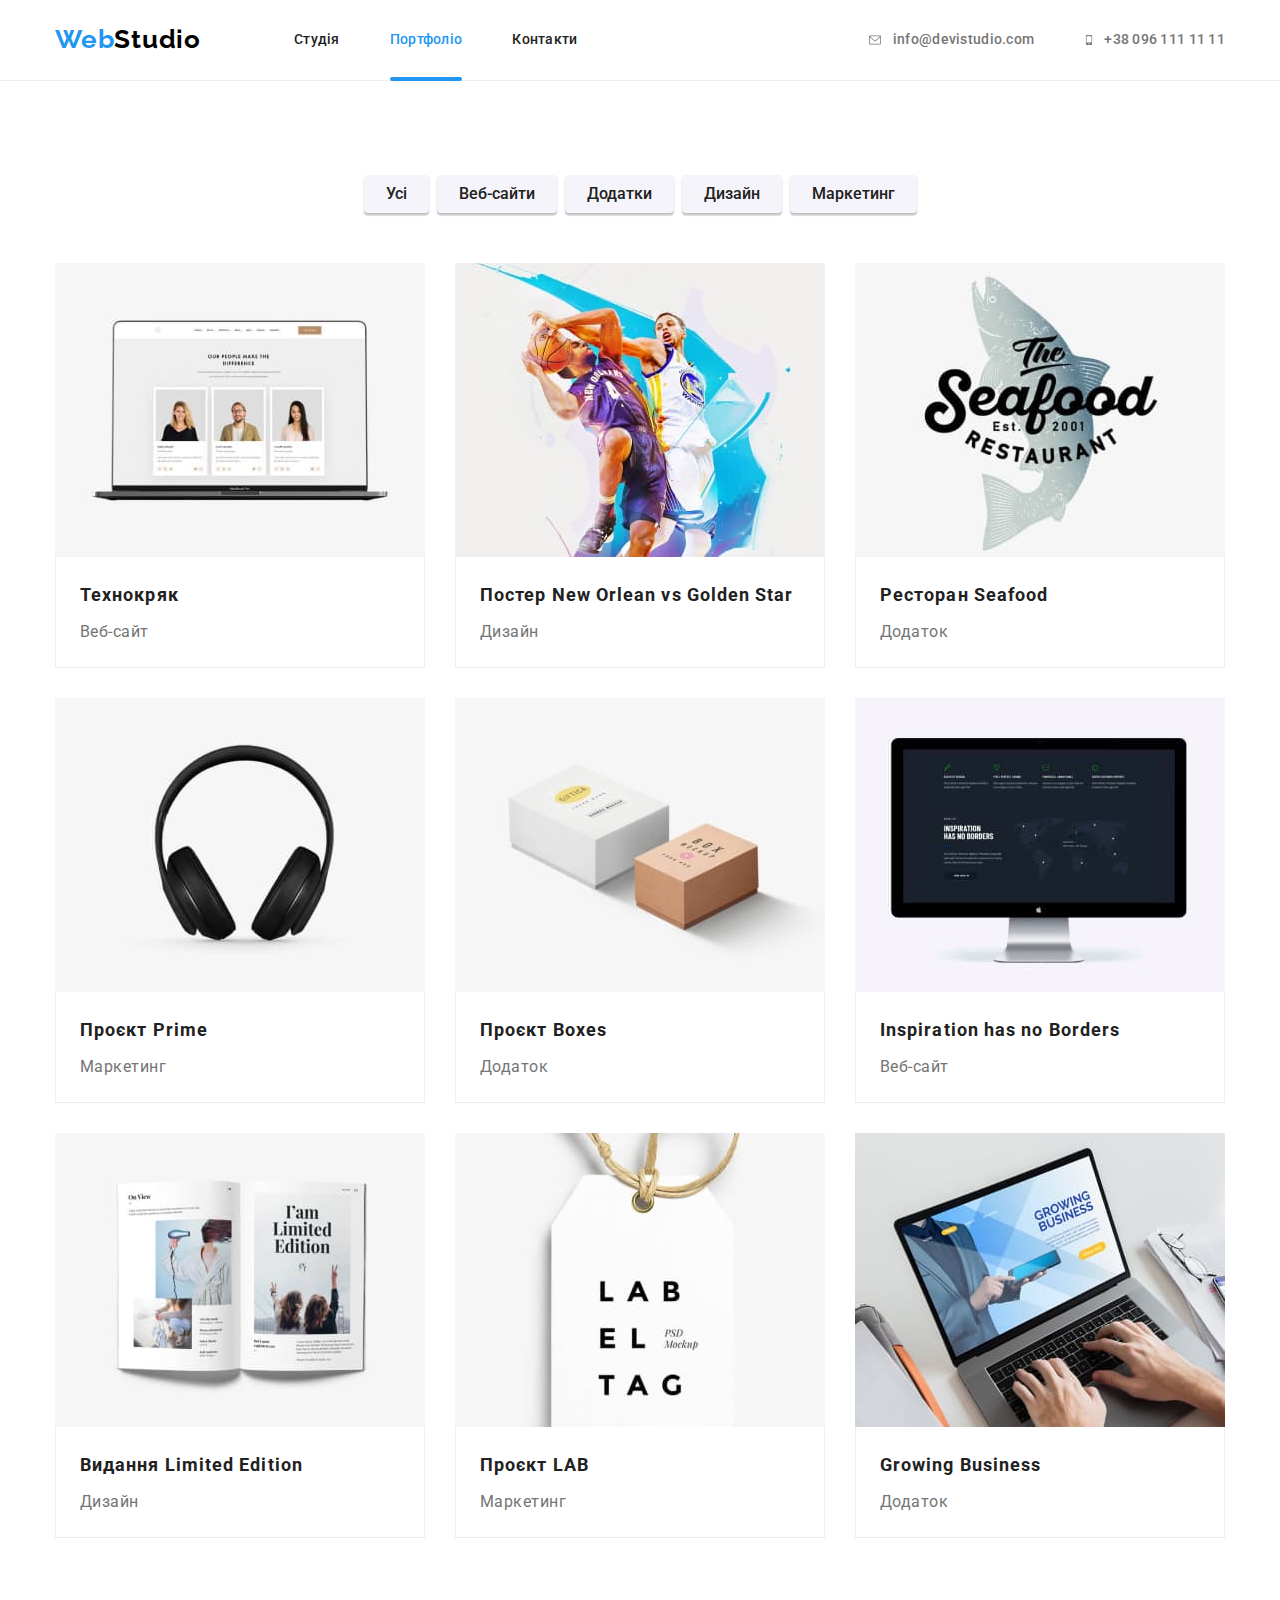
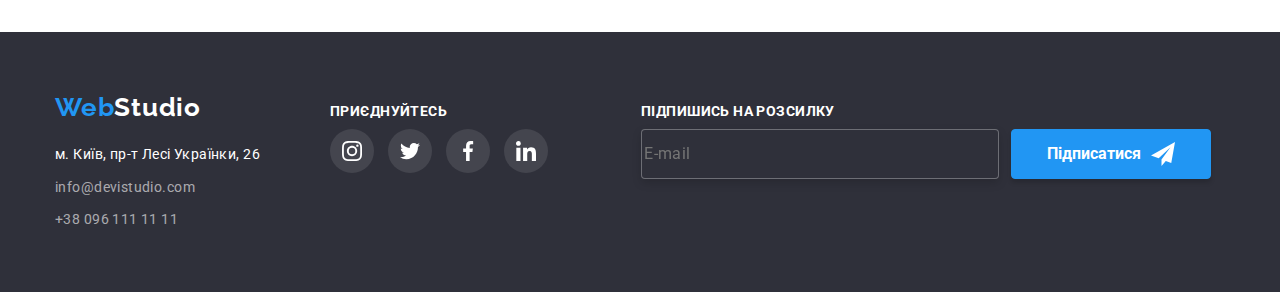
==== commit fe690049: "3" ====
--- a/portfolio.html
+++ b/portfolio.html
@@ -71,8 +71,10 @@
           <a href="" class="pf-a">
             <div class="product-thumb">
             <img src="./images/prod1.jpg" alt="Технокряк" width="370" class="img-pf"/>
-            <p class="content">Ресурс пропонує комплексні пропозиції з різним рівнем функціоналу та сервісів. Все це дозволить відвідувачу отримати
+              <div class="product-overlay">
+              <p class="content">Ресурс пропонує комплексні пропозиції з різним рівнем функціоналу та сервісів. Все це дозволить відвідувачу отримати
             вичерпні відомості про компанію чи приватну особу.</p>
+              </div>
              </div>
           
             <div class="job-type">
@@ -164,7 +166,6 @@
 
 
   <!-- підвал -->
-    <!-- підвал -->
     <footer class="footer">
       <div class="container all-foot-container">
         <div class="foot-container">
--- a/css/styles.css
+++ b/css/styles.css
@@ -1050,14 +1050,32 @@
 
 
 .product-thumb{
-  display: inline-block;
   position: relative;
-  content: "";
+  /* content: "";
   top: 0;
   left: 0;
-  
-}
-
+   display: inline-block; */
+}
+
+
+
+.product-overlay{
+position: absolute;
+top: 0;
+left: 0;
+width: 100%;
+height: 100%;
+background-color: rgba(32, 148, 243, 0.9);
+transform: translateY(100%);
+transition: transform 250ms cubic-bezier(0.4, 0, 0.2, 1);
+opacity: 0;
+}
+
+
+.pf-a:hover .product-overlay{
+  transform: translateY(0);
+  opacity: 1;
+}
 
 .content{
 
@@ -1074,13 +1092,15 @@
   display:flex;
   align-items: center;
   justify-content: center;
-  background-color: rgba(32, 148, 243, 0.9);
+  /* background-color: rgba(32, 148, 243, 0.9);
   padding: 24px, 63px;
   transition: background-color 250ms cubic-bezier(0.4, 0, 0.2, 1);
-  opacity: 0;
-   visibility: visible;
-}
-.product-thumb:hover .content,
+  
+   visibility: visible; */
+   opacity: 0;
+}
+
+.product-overlay:hover .content,
 .img-pf:hover {
   opacity: 1;
   background-color: rgba(32, 148, 243, 0.9);
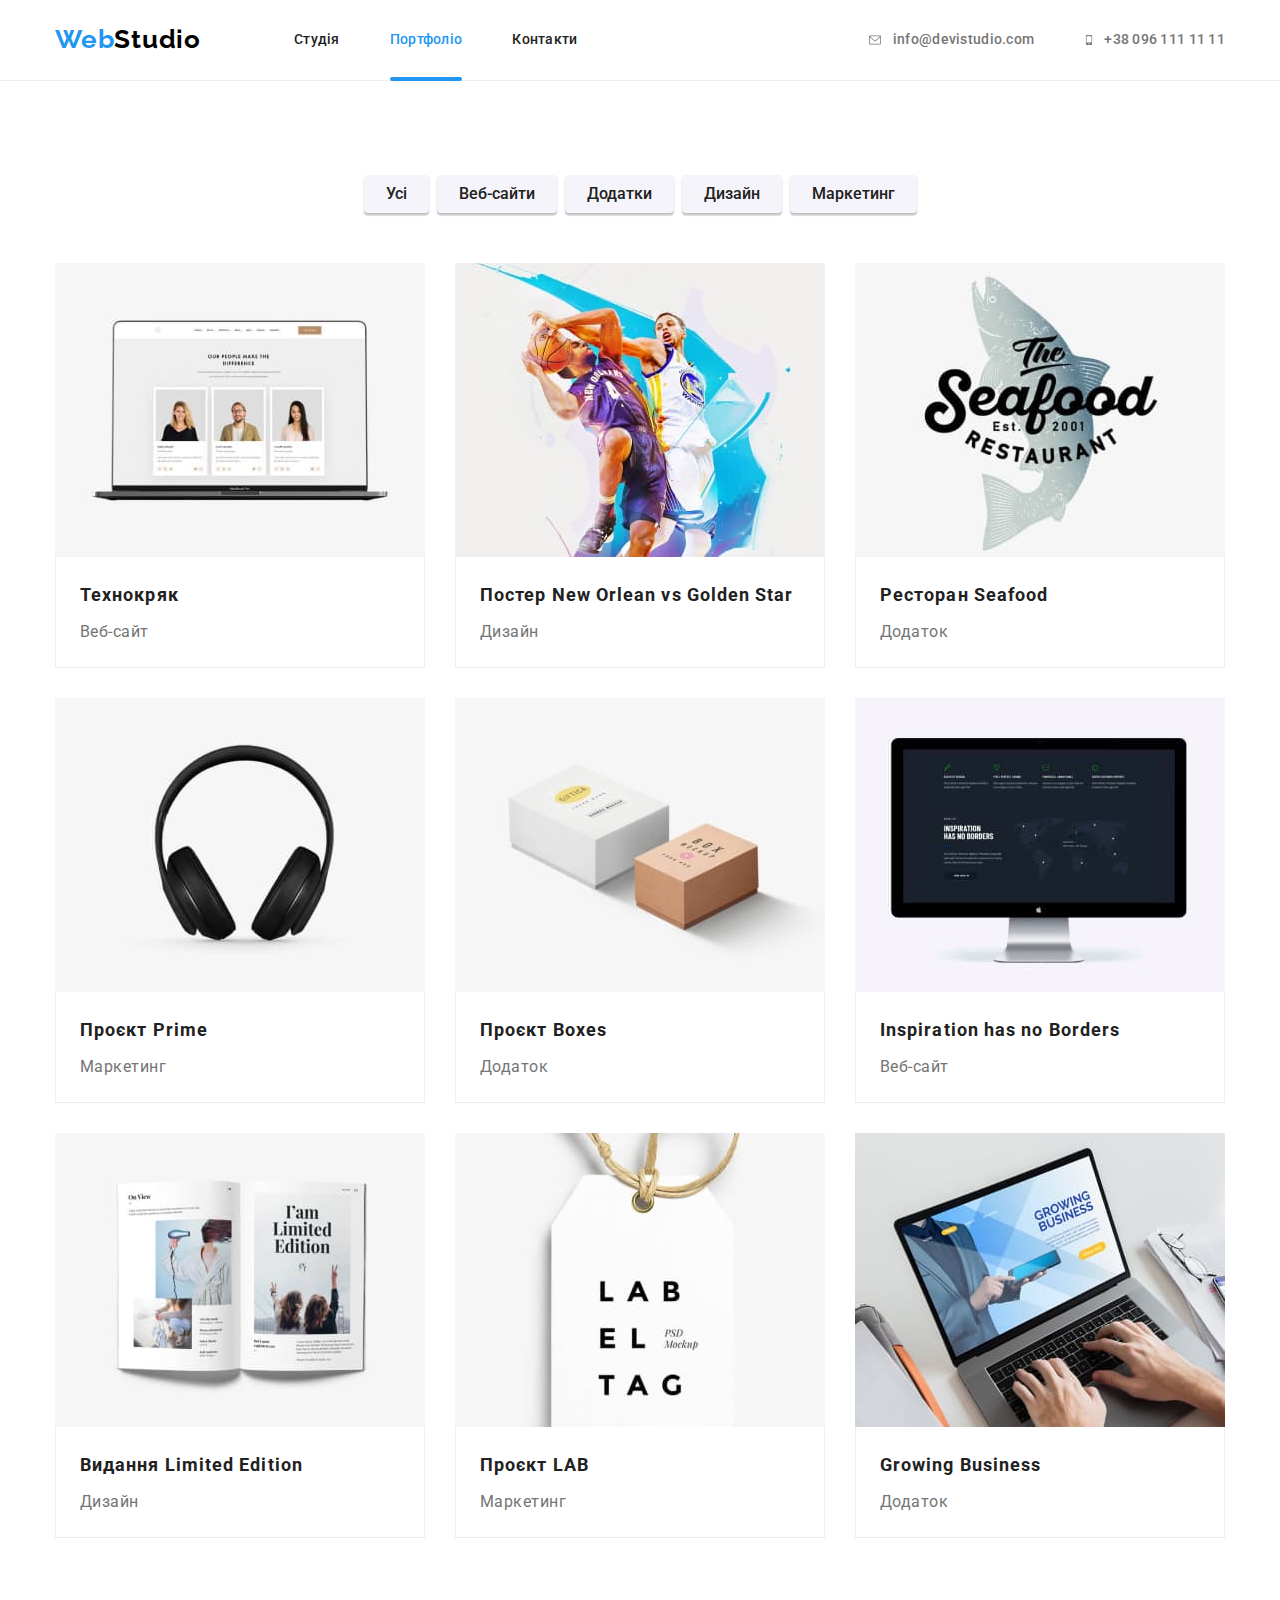
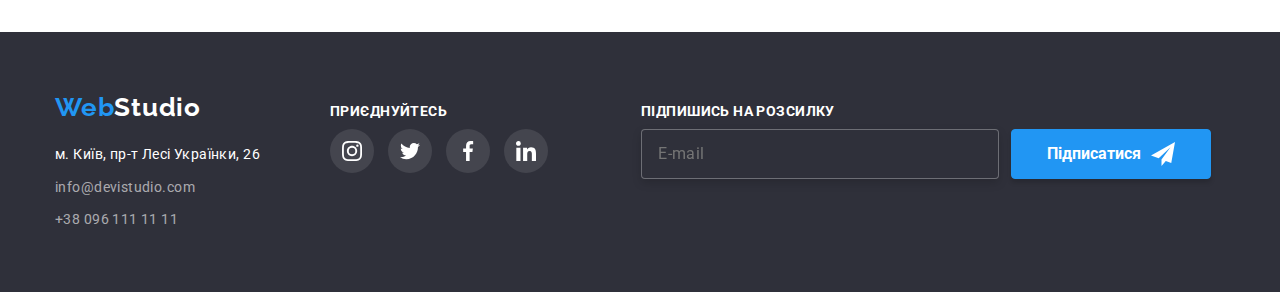
==== commit 719c1564: "4" ====
--- a/portfolio.html
+++ b/portfolio.html
@@ -89,7 +89,14 @@
 
           <li class="bacg-job pf-flex">
             <a href="" class="pf-a">
+              <div class="product-thumb">
             <img src="./images/prod2.jpg" alt="Постер New Orlean vs Golden Star" width="370" class="img-pf" />
+             <div class="product-overlay">
+              <p class="content">Ресурс пропонує комплексні пропозиції з різним рівнем функціоналу та сервісів. Все це дозволить відвідувачу отримати
+            вичерпні відомості про компанію чи приватну особу.</p>
+              </div>
+             </div>
+             
             <div class="job-type">
             <h2 class="job">Постер New Orlean vs Golden Star</h2>
             <p class="type">Дизайн</p>
@@ -98,7 +105,14 @@
           </li>
           <li class="bacg-job pf-flex">
             <a href="" class="pf-a">
+              <div class="product-thumb">
             <img src="./images/prod3.jpg" alt="Ресторан Seafood" width="370" class="img-pf"/>
+             <div class="product-overlay">
+              <p class="content">Ресурс пропонує комплексні пропозиції з різним рівнем функціоналу та сервісів. Все це дозволить відвідувачу отримати
+            вичерпні відомості про компанію чи приватну особу.</p>
+              </div>
+             </div>
+             
             <div class="job-type">
             <h2 class="job">Ресторан Seafood</h2>
             <p class="type">Додаток</p>
@@ -107,7 +121,14 @@
           </li>
           <li class="bacg-job pf-flex">
             <a href="" class="pf-a">
+              <div class="product-thumb">
             <img src="./images/prod4.jpg" alt="Проєкт Prime" width="370" class="img-pf" />
+             <div class="product-overlay">
+              <p class="content">Ресурс пропонує комплексні пропозиції з різним рівнем функціоналу та сервісів. Все це дозволить відвідувачу отримати
+            вичерпні відомості про компанію чи приватну особу.</p>
+              </div>
+             </div>
+             
             <div class="job-type">
             <h2 class="job">Проєкт Prime</h2>
             <p class="type">Маркетинг</p>
@@ -116,7 +137,14 @@
           </li>
           <li class="bacg-job pf-flex">
             <a href="" class="pf-a">
+              <div class="product-thumb">
             <img src="./images/prod5.jpg" alt="Проєкт Boxes" width="370" class="img-pf"/>
+             <div class="product-overlay">
+              <p class="content">Ресурс пропонує комплексні пропозиції з різним рівнем функціоналу та сервісів. Все це дозволить відвідувачу отримати
+            вичерпні відомості про компанію чи приватну особу.</p>
+              </div>
+             </div>
+             
             <div class="job-type">
             <h2 class="job">Проєкт Boxes</h2>
             <p class="type">Додаток</p>
@@ -125,7 +153,14 @@
           </li>
           <li class="bacg-job pf-flex">
             <a href="" class="pf-a">
+              <div class="product-thumb">
             <img src="./images/prod6.jpg" alt="Inspiration has no Borders" width="370" class="img-pf"/>
+             <div class="product-overlay">
+              <p class="content">Ресурс пропонує комплексні пропозиції з різним рівнем функціоналу та сервісів. Все це дозволить відвідувачу отримати
+            вичерпні відомості про компанію чи приватну особу.</p>
+              </div>
+             </div>
+             
             <div class="job-type">
             <h2 class="job">Inspiration has no Borders</h2>
             <p class="type">Веб-сайт</p>
@@ -134,7 +169,14 @@
           </li>
           <li class="bacg-job pf-flex">
             <a href="" class="pf-a">
+              <div class="product-thumb">
             <img src="./images/prod7.jpg" alt="Видання Limited Edition" width="370" class="img-pf"/>
+             <div class="product-overlay">
+              <p class="content">Ресурс пропонує комплексні пропозиції з різним рівнем функціоналу та сервісів. Все це дозволить відвідувачу отримати
+            вичерпні відомості про компанію чи приватну особу.</p>
+              </div>
+             </div>
+             
             <div class="job-type">
             <h2 class="job">Видання Limited Edition</h2>
             <p class="type">Дизайн</p>
@@ -143,7 +185,14 @@
           </li>
           <li class="bacg-job pf-flex">
             <a href="" class="pf-a">
+              <div class="product-thumb">
             <img src="./images/prod8.jpg" alt="Проєкт LAB" width="370" class="img-pf"/>
+             <div class="product-overlay">
+              <p class="content">Ресурс пропонує комплексні пропозиції з різним рівнем функціоналу та сервісів. Все це дозволить відвідувачу отримати
+            вичерпні відомості про компанію чи приватну особу.</p>
+              </div>
+             </div>
+             
             <div class="job-type">
             <h2 class="job">Проєкт LAB</h2>
             <p class="type">Маркетинг</p>
@@ -152,7 +201,14 @@
           </li>
           <li class="bacg-job pf-flex">
             <a href="" class="pf-a">
+              <div class="product-thumb">
             <img src="./images/prod9.jpg" alt="Growing Business" width="370" class="img-pf"/>
+             <div class="product-overlay">
+              <p class="content">Ресурс пропонує комплексні пропозиції з різним рівнем функціоналу та сервісів. Все це дозволить відвідувачу отримати
+            вичерпні відомості про компанію чи приватну особу.</p>
+              </div>
+             </div>
+             
             <div class="job-type">
             <h2 class="job">Growing Business</h2>
             <p class="type">Додаток</p>
@@ -224,8 +280,8 @@
     
         <div class="distribution-container">
           <p class="link-p">підпишись на розсилку</p>
-          <ul class="distribution-foot">
-            <li class="distribution-li">
+          <!-- <ul class="distribution-foot"> -->
+            <!-- <li class="distribution-li"> -->
               <form class="wrap">
                 <label>
                   <input type="email" name="email" placeholder="E-mail" class="E-mail" />
@@ -236,8 +292,8 @@
                     <use href="./svg/symbol-defs.svg#icon-send"></use>
                   </svg></button>
               </form>
-            </li>
-          </ul>
+            <!-- </li> -->
+          <!-- </ul> -->
         </div>
       </div>
     </footer>
--- a/css/styles.css
+++ b/css/styles.css
@@ -648,6 +648,9 @@
   display: flex;
   align-items: center;
   justify-content: center;
+   border: 1px solid var(--border-client);
+  border-radius: 4px;
+  transition: border, fill 250ms cubic-bezier(0.4, 0, 0.2, 1);
 }
 
 .client-root {
@@ -664,11 +667,7 @@
   margin-right: 30px;
 }
 
-.icon-client{
-  border: 1px solid var(--border-client);
-  border-radius: 4px;
-  transition: fill 250ms cubic-bezier(0.4, 0, 0.2, 1);
-}
+
 
 .icon-client:hover,
 .icon-client:focus{
@@ -861,7 +860,7 @@
 
 /* підпишись */
 
-.distribution-foot{
+/* .distribution-foot{
   display: flex;
   flex-wrap: wrap;
 }
@@ -869,7 +868,7 @@
 .distribution-li{
   display: flex;
   flex-wrap: wrap;
-}
+} */
 
 .E-mail{
   display: flex;
@@ -877,6 +876,7 @@
   letter-spacing: 0.03em;
   width: 358px;
   height: 50px;
+  padding-left: 16px;
   
   color: rgba(255, 255, 255, 0.6);
   background-color: var(--footer-bg-color) ;
@@ -1051,6 +1051,7 @@
 
 .product-thumb{
   position: relative;
+  overflow: hidden;
   /* content: "";
   top: 0;
   left: 0;
@@ -1082,27 +1083,28 @@
   font-size: 18px;
     line-height: 1.56;
     letter-spacing: 0.03em;
-    color: white;
-  position: absolute;
+    color: white;  
+   position: absolute;
   top: 50%;
   left: 50%;
   transform: translate(-50%, -50%);
   min-width: 322px;
-  min-height: 168px;
-  display:flex;
+
+  /* min-height: 168px;
+
+  background-color: rgba(32, 148, 243, 0.9);
+  padding: 24px, 63px;
+  transition: background-color 250ms cubic-bezier(0.4, 0, 0.2, 1);
+      display:flex;
   align-items: center;
   justify-content: center;
-  /* background-color: rgba(32, 148, 243, 0.9);
-  padding: 24px, 63px;
-  transition: background-color 250ms cubic-bezier(0.4, 0, 0.2, 1);
-  
-   visibility: visible; */
-   opacity: 0;
+   visibility: visible;
+   opacity: 0;  */
 }
 
 .product-overlay:hover .content,
 .img-pf:hover {
   opacity: 1;
-  background-color: rgba(32, 148, 243, 0.9);
+  /* background-color: rgba(32, 148, 243, 0.9); */
  
 }
